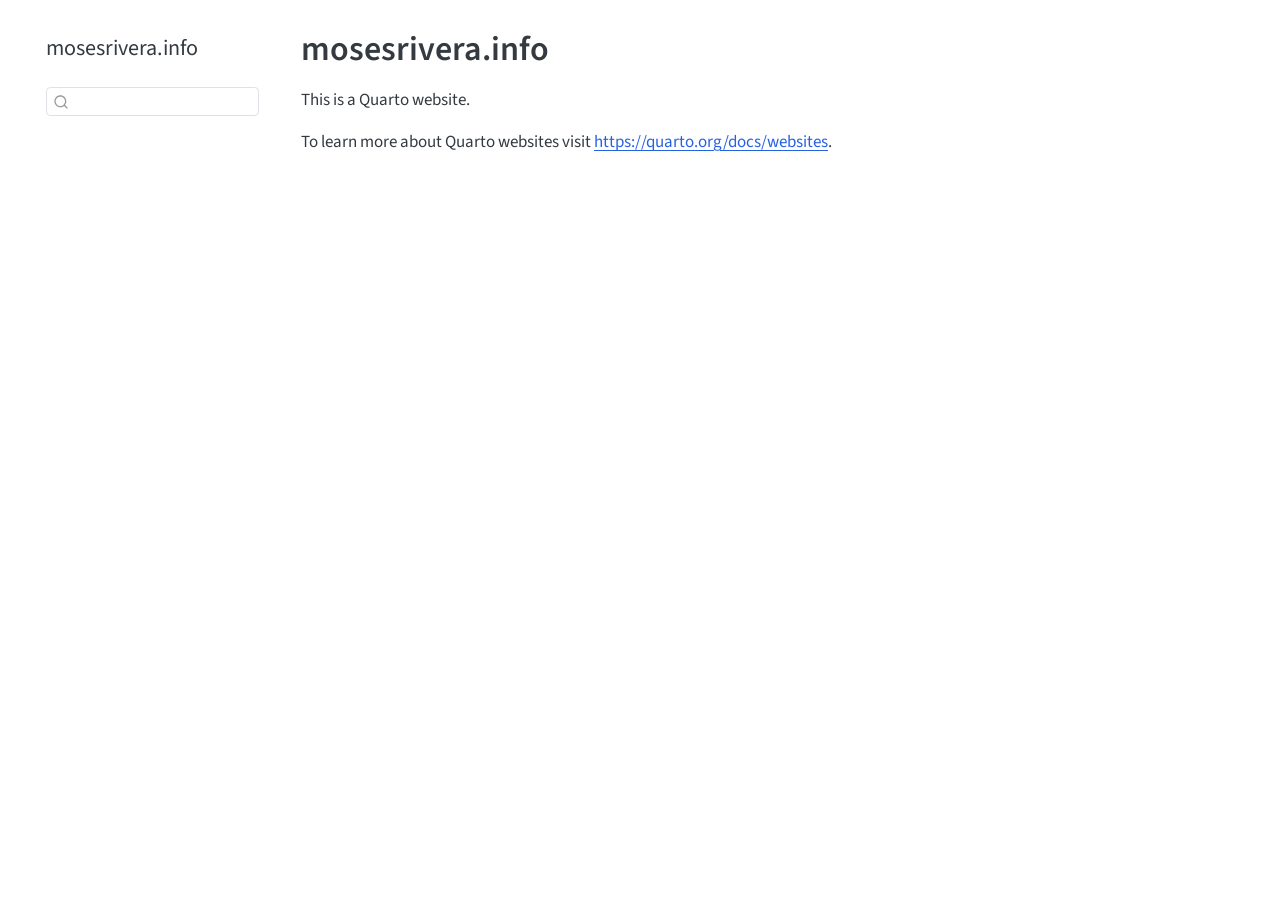
==== docs/index.html @ 47f07f4c "Render and update site" ====
<!DOCTYPE html>
<html xmlns="http://www.w3.org/1999/xhtml" lang="en" xml:lang="en"><head>

<meta charset="utf-8">
<meta name="generator" content="quarto-1.4.550">

<meta name="viewport" content="width=device-width, initial-scale=1.0, user-scalable=yes">


<title>mosesrivera.info</title>
<style>
code{white-space: pre-wrap;}
span.smallcaps{font-variant: small-caps;}
div.columns{display: flex; gap: min(4vw, 1.5em);}
div.column{flex: auto; overflow-x: auto;}
div.hanging-indent{margin-left: 1.5em; text-indent: -1.5em;}
ul.task-list{list-style: none;}
ul.task-list li input[type="checkbox"] {
  width: 0.8em;
  margin: 0 0.8em 0.2em -1em; /* quarto-specific, see https://github.com/quarto-dev/quarto-cli/issues/4556 */ 
  vertical-align: middle;
}
</style>


<script src="site_libs/quarto-nav/quarto-nav.js"></script>
<script src="site_libs/quarto-nav/headroom.min.js"></script>
<script src="site_libs/clipboard/clipboard.min.js"></script>
<script src="site_libs/quarto-search/autocomplete.umd.js"></script>
<script src="site_libs/quarto-search/fuse.min.js"></script>
<script src="site_libs/quarto-search/quarto-search.js"></script>
<meta name="quarto:offset" content="./">
<script src="site_libs/quarto-html/quarto.js"></script>
<script src="site_libs/quarto-html/popper.min.js"></script>
<script src="site_libs/quarto-html/tippy.umd.min.js"></script>
<script src="site_libs/quarto-html/anchor.min.js"></script>
<link href="site_libs/quarto-html/tippy.css" rel="stylesheet">
<link href="site_libs/quarto-html/quarto-syntax-highlighting.css" rel="stylesheet" id="quarto-text-highlighting-styles">
<script src="site_libs/bootstrap/bootstrap.min.js"></script>
<link href="site_libs/bootstrap/bootstrap-icons.css" rel="stylesheet">
<link href="site_libs/bootstrap/bootstrap.min.css" rel="stylesheet" id="quarto-bootstrap" data-mode="light">
<script id="quarto-search-options" type="application/json">{
  "location": "sidebar",
  "copy-button": false,
  "collapse-after": 3,
  "panel-placement": "start",
  "type": "textbox",
  "limit": 50,
  "keyboard-shortcut": [
    "f",
    "/",
    "s"
  ],
  "show-item-context": false,
  "language": {
    "search-no-results-text": "No results",
    "search-matching-documents-text": "matching documents",
    "search-copy-link-title": "Copy link to search",
    "search-hide-matches-text": "Hide additional matches",
    "search-more-match-text": "more match in this document",
    "search-more-matches-text": "more matches in this document",
    "search-clear-button-title": "Clear",
    "search-text-placeholder": "",
    "search-detached-cancel-button-title": "Cancel",
    "search-submit-button-title": "Submit",
    "search-label": "Search"
  }
}</script>


<link rel="stylesheet" href="styles.css">
</head>

<body class="nav-sidebar floating">

<div id="quarto-search-results"></div>
  <header id="quarto-header" class="headroom fixed-top">
  <nav class="quarto-secondary-nav">
    <div class="container-fluid d-flex">
      <button type="button" class="quarto-btn-toggle btn" data-bs-toggle="collapse" data-bs-target=".quarto-sidebar-collapse-item" aria-controls="quarto-sidebar" aria-expanded="false" aria-label="Toggle sidebar navigation" onclick="if (window.quartoToggleHeadroom) { window.quartoToggleHeadroom(); }">
        <i class="bi bi-layout-text-sidebar-reverse"></i>
      </button>
        <nav class="quarto-page-breadcrumbs" aria-label="breadcrumb"><ol class="breadcrumb"><li class="breadcrumb-item">
      mosesrivera.info
      </li></ol></nav>
        <a class="flex-grow-1" role="button" data-bs-toggle="collapse" data-bs-target=".quarto-sidebar-collapse-item" aria-controls="quarto-sidebar" aria-expanded="false" aria-label="Toggle sidebar navigation" onclick="if (window.quartoToggleHeadroom) { window.quartoToggleHeadroom(); }">      
        </a>
      <button type="button" class="btn quarto-search-button" aria-label="" onclick="window.quartoOpenSearch();">
        <i class="bi bi-search"></i>
      </button>
    </div>
  </nav>
</header>
<!-- content -->
<div id="quarto-content" class="quarto-container page-columns page-rows-contents page-layout-article">
<!-- sidebar -->
  <nav id="quarto-sidebar" class="sidebar collapse collapse-horizontal quarto-sidebar-collapse-item sidebar-navigation floating overflow-auto">
    <div class="pt-lg-2 mt-2 text-left sidebar-header">
    <div class="sidebar-title mb-0 py-0">
      <a href="./">mosesrivera.info</a> 
    </div>
      </div>
        <div class="mt-2 flex-shrink-0 align-items-center">
        <div class="sidebar-search">
        <div id="quarto-search" class="" title="Search"></div>
        </div>
        </div>
</nav>
<div id="quarto-sidebar-glass" class="quarto-sidebar-collapse-item" data-bs-toggle="collapse" data-bs-target=".quarto-sidebar-collapse-item"></div>
<!-- margin-sidebar -->
    <div id="quarto-margin-sidebar" class="sidebar margin-sidebar">
        
    </div>
<!-- main -->
<main class="content" id="quarto-document-content">

<header id="title-block-header" class="quarto-title-block default">
<div class="quarto-title">
<h1 class="title">mosesrivera.info</h1>
</div>



<div class="quarto-title-meta">

    
  
    
  </div>
  


</header>


<p>This is a Quarto website.</p>
<p>To learn more about Quarto websites visit <a href="https://quarto.org/docs/websites" class="uri">https://quarto.org/docs/websites</a>.</p>



</main> <!-- /main -->
<script id="quarto-html-after-body" type="application/javascript">
window.document.addEventListener("DOMContentLoaded", function (event) {
  const toggleBodyColorMode = (bsSheetEl) => {
    const mode = bsSheetEl.getAttribute("data-mode");
    const bodyEl = window.document.querySelector("body");
    if (mode === "dark") {
      bodyEl.classList.add("quarto-dark");
      bodyEl.classList.remove("quarto-light");
    } else {
      bodyEl.classList.add("quarto-light");
      bodyEl.classList.remove("quarto-dark");
    }
  }
  const toggleBodyColorPrimary = () => {
    const bsSheetEl = window.document.querySelector("link#quarto-bootstrap");
    if (bsSheetEl) {
      toggleBodyColorMode(bsSheetEl);
    }
  }
  toggleBodyColorPrimary();  
  const icon = "";
  const anchorJS = new window.AnchorJS();
  anchorJS.options = {
    placement: 'right',
    icon: icon
  };
  anchorJS.add('.anchored');
  const isCodeAnnotation = (el) => {
    for (const clz of el.classList) {
      if (clz.startsWith('code-annotation-')) {                     
        return true;
      }
    }
    return false;
  }
  const clipboard = new window.ClipboardJS('.code-copy-button', {
    text: function(trigger) {
      const codeEl = trigger.previousElementSibling.cloneNode(true);
      for (const childEl of codeEl.children) {
        if (isCodeAnnotation(childEl)) {
          childEl.remove();
        }
      }
      return codeEl.innerText;
    }
  });
  clipboard.on('success', function(e) {
    // button target
    const button = e.trigger;
    // don't keep focus
    button.blur();
    // flash "checked"
    button.classList.add('code-copy-button-checked');
    var currentTitle = button.getAttribute("title");
    button.setAttribute("title", "Copied!");
    let tooltip;
    if (window.bootstrap) {
      button.setAttribute("data-bs-toggle", "tooltip");
      button.setAttribute("data-bs-placement", "left");
      button.setAttribute("data-bs-title", "Copied!");
      tooltip = new bootstrap.Tooltip(button, 
        { trigger: "manual", 
          customClass: "code-copy-button-tooltip",
          offset: [0, -8]});
      tooltip.show();    
    }
    setTimeout(function() {
      if (tooltip) {
        tooltip.hide();
        button.removeAttribute("data-bs-title");
        button.removeAttribute("data-bs-toggle");
        button.removeAttribute("data-bs-placement");
      }
      button.setAttribute("title", currentTitle);
      button.classList.remove('code-copy-button-checked');
    }, 1000);
    // clear code selection
    e.clearSelection();
  });
  function tippyHover(el, contentFn, onTriggerFn, onUntriggerFn) {
    const config = {
      allowHTML: true,
      maxWidth: 500,
      delay: 100,
      arrow: false,
      appendTo: function(el) {
          return el.parentElement;
      },
      interactive: true,
      interactiveBorder: 10,
      theme: 'quarto',
      placement: 'bottom-start',
    };
    if (contentFn) {
      config.content = contentFn;
    }
    if (onTriggerFn) {
      config.onTrigger = onTriggerFn;
    }
    if (onUntriggerFn) {
      config.onUntrigger = onUntriggerFn;
    }
    window.tippy(el, config); 
  }
  const noterefs = window.document.querySelectorAll('a[role="doc-noteref"]');
  for (var i=0; i<noterefs.length; i++) {
    const ref = noterefs[i];
    tippyHover(ref, function() {
      // use id or data attribute instead here
      let href = ref.getAttribute('data-footnote-href') || ref.getAttribute('href');
      try { href = new URL(href).hash; } catch {}
      const id = href.replace(/^#\/?/, "");
      const note = window.document.getElementById(id);
      return note.innerHTML;
    });
  }
  const xrefs = window.document.querySelectorAll('a.quarto-xref');
  const processXRef = (id, note) => {
    // Strip column container classes
    const stripColumnClz = (el) => {
      el.classList.remove("page-full", "page-columns");
      if (el.children) {
        for (const child of el.children) {
          stripColumnClz(child);
        }
      }
    }
    stripColumnClz(note)
    if (id === null || id.startsWith('sec-')) {
      // Special case sections, only their first couple elements
      const container = document.createElement("div");
      if (note.children && note.children.length > 2) {
        container.appendChild(note.children[0].cloneNode(true));
        for (let i = 1; i < note.children.length; i++) {
          const child = note.children[i];
          if (child.tagName === "P" && child.innerText === "") {
            continue;
          } else {
            container.appendChild(child.cloneNode(true));
            break;
          }
        }
        if (window.Quarto?.typesetMath) {
          window.Quarto.typesetMath(container);
        }
        return container.innerHTML
      } else {
        if (window.Quarto?.typesetMath) {
          window.Quarto.typesetMath(note);
        }
        return note.innerHTML;
      }
    } else {
      // Remove any anchor links if they are present
      const anchorLink = note.querySelector('a.anchorjs-link');
      if (anchorLink) {
        anchorLink.remove();
      }
      if (window.Quarto?.typesetMath) {
        window.Quarto.typesetMath(note);
      }
      // TODO in 1.5, we should make sure this works without a callout special case
      if (note.classList.contains("callout")) {
        return note.outerHTML;
      } else {
        return note.innerHTML;
      }
    }
  }
  for (var i=0; i<xrefs.length; i++) {
    const xref = xrefs[i];
    tippyHover(xref, undefined, function(instance) {
      instance.disable();
      let url = xref.getAttribute('href');
      let hash = undefined; 
      if (url.startsWith('#')) {
        hash = url;
      } else {
        try { hash = new URL(url).hash; } catch {}
      }
      if (hash) {
        const id = hash.replace(/^#\/?/, "");
        const note = window.document.getElementById(id);
        if (note !== null) {
          try {
            const html = processXRef(id, note.cloneNode(true));
            instance.setContent(html);
          } finally {
            instance.enable();
            instance.show();
          }
        } else {
          // See if we can fetch this
          fetch(url.split('#')[0])
          .then(res => res.text())
          .then(html => {
            const parser = new DOMParser();
            const htmlDoc = parser.parseFromString(html, "text/html");
            const note = htmlDoc.getElementById(id);
            if (note !== null) {
              const html = processXRef(id, note);
              instance.setContent(html);
            } 
          }).finally(() => {
            instance.enable();
            instance.show();
          });
        }
      } else {
        // See if we can fetch a full url (with no hash to target)
        // This is a special case and we should probably do some content thinning / targeting
        fetch(url)
        .then(res => res.text())
        .then(html => {
          const parser = new DOMParser();
          const htmlDoc = parser.parseFromString(html, "text/html");
          const note = htmlDoc.querySelector('main.content');
          if (note !== null) {
            // This should only happen for chapter cross references
            // (since there is no id in the URL)
            // remove the first header
            if (note.children.length > 0 && note.children[0].tagName === "HEADER") {
              note.children[0].remove();
            }
            const html = processXRef(null, note);
            instance.setContent(html);
          } 
        }).finally(() => {
          instance.enable();
          instance.show();
        });
      }
    }, function(instance) {
    });
  }
      let selectedAnnoteEl;
      const selectorForAnnotation = ( cell, annotation) => {
        let cellAttr = 'data-code-cell="' + cell + '"';
        let lineAttr = 'data-code-annotation="' +  annotation + '"';
        const selector = 'span[' + cellAttr + '][' + lineAttr + ']';
        return selector;
      }
      const selectCodeLines = (annoteEl) => {
        const doc = window.document;
        const targetCell = annoteEl.getAttribute("data-target-cell");
        const targetAnnotation = annoteEl.getAttribute("data-target-annotation");
        const annoteSpan = window.document.querySelector(selectorForAnnotation(targetCell, targetAnnotation));
        const lines = annoteSpan.getAttribute("data-code-lines").split(",");
        const lineIds = lines.map((line) => {
          return targetCell + "-" + line;
        })
        let top = null;
        let height = null;
        let parent = null;
        if (lineIds.length > 0) {
            //compute the position of the single el (top and bottom and make a div)
            const el = window.document.getElementById(lineIds[0]);
            top = el.offsetTop;
            height = el.offsetHeight;
            parent = el.parentElement.parentElement;
          if (lineIds.length > 1) {
            const lastEl = window.document.getElementById(lineIds[lineIds.length - 1]);
            const bottom = lastEl.offsetTop + lastEl.offsetHeight;
            height = bottom - top;
          }
          if (top !== null && height !== null && parent !== null) {
            // cook up a div (if necessary) and position it 
            let div = window.document.getElementById("code-annotation-line-highlight");
            if (div === null) {
              div = window.document.createElement("div");
              div.setAttribute("id", "code-annotation-line-highlight");
              div.style.position = 'absolute';
              parent.appendChild(div);
            }
            div.style.top = top - 2 + "px";
            div.style.height = height + 4 + "px";
            div.style.left = 0;
            let gutterDiv = window.document.getElementById("code-annotation-line-highlight-gutter");
            if (gutterDiv === null) {
              gutterDiv = window.document.createElement("div");
              gutterDiv.setAttribute("id", "code-annotation-line-highlight-gutter");
              gutterDiv.style.position = 'absolute';
              const codeCell = window.document.getElementById(targetCell);
              const gutter = codeCell.querySelector('.code-annotation-gutter');
              gutter.appendChild(gutterDiv);
            }
            gutterDiv.style.top = top - 2 + "px";
            gutterDiv.style.height = height + 4 + "px";
          }
          selectedAnnoteEl = annoteEl;
        }
      };
      const unselectCodeLines = () => {
        const elementsIds = ["code-annotation-line-highlight", "code-annotation-line-highlight-gutter"];
        elementsIds.forEach((elId) => {
          const div = window.document.getElementById(elId);
          if (div) {
            div.remove();
          }
        });
        selectedAnnoteEl = undefined;
      };
        // Handle positioning of the toggle
    window.addEventListener(
      "resize",
      throttle(() => {
        elRect = undefined;
        if (selectedAnnoteEl) {
          selectCodeLines(selectedAnnoteEl);
        }
      }, 10)
    );
    function throttle(fn, ms) {
    let throttle = false;
    let timer;
      return (...args) => {
        if(!throttle) { // first call gets through
            fn.apply(this, args);
            throttle = true;
        } else { // all the others get throttled
            if(timer) clearTimeout(timer); // cancel #2
            timer = setTimeout(() => {
              fn.apply(this, args);
              timer = throttle = false;
            }, ms);
        }
      };
    }
      // Attach click handler to the DT
      const annoteDls = window.document.querySelectorAll('dt[data-target-cell]');
      for (const annoteDlNode of annoteDls) {
        annoteDlNode.addEventListener('click', (event) => {
          const clickedEl = event.target;
          if (clickedEl !== selectedAnnoteEl) {
            unselectCodeLines();
            const activeEl = window.document.querySelector('dt[data-target-cell].code-annotation-active');
            if (activeEl) {
              activeEl.classList.remove('code-annotation-active');
            }
            selectCodeLines(clickedEl);
            clickedEl.classList.add('code-annotation-active');
          } else {
            // Unselect the line
            unselectCodeLines();
            clickedEl.classList.remove('code-annotation-active');
          }
        });
      }
  const findCites = (el) => {
    const parentEl = el.parentElement;
    if (parentEl) {
      const cites = parentEl.dataset.cites;
      if (cites) {
        return {
          el,
          cites: cites.split(' ')
        };
      } else {
        return findCites(el.parentElement)
      }
    } else {
      return undefined;
    }
  };
  var bibliorefs = window.document.querySelectorAll('a[role="doc-biblioref"]');
  for (var i=0; i<bibliorefs.length; i++) {
    const ref = bibliorefs[i];
    const citeInfo = findCites(ref);
    if (citeInfo) {
      tippyHover(citeInfo.el, function() {
        var popup = window.document.createElement('div');
        citeInfo.cites.forEach(function(cite) {
          var citeDiv = window.document.createElement('div');
          citeDiv.classList.add('hanging-indent');
          citeDiv.classList.add('csl-entry');
          var biblioDiv = window.document.getElementById('ref-' + cite);
          if (biblioDiv) {
            citeDiv.innerHTML = biblioDiv.innerHTML;
          }
          popup.appendChild(citeDiv);
        });
        return popup.innerHTML;
      });
    }
  }
});
</script>
</div> <!-- /content -->




</body></html>
---- docs/site_libs/quarto-html/tippy.css ----
.tippy-box[data-animation=fade][data-state=hidden]{opacity:0}[data-tippy-root]{max-width:calc(100vw - 10px)}.tippy-box{position:relative;background-color:#333;color:#fff;border-radius:4px;font-size:14px;line-height:1.4;white-space:normal;outline:0;transition-property:transform,visibility,opacity}.tippy-box[data-placement^=top]>.tippy-arrow{bottom:0}.tippy-box[data-placement^=top]>.tippy-arrow:before{bottom:-7px;left:0;border-width:8px 8px 0;border-top-color:initial;transform-origin:center top}.tippy-box[data-placement^=bottom]>.tippy-arrow{top:0}.tippy-box[data-placement^=bottom]>.tippy-arrow:before{top:-7px;left:0;border-width:0 8px 8px;border-bottom-color:initial;transform-origin:center bottom}.tippy-box[data-placement^=left]>.tippy-arrow{right:0}.tippy-box[data-placement^=left]>.tippy-arrow:before{border-width:8px 0 8px 8px;border-left-color:initial;right:-7px;transform-origin:center left}.tippy-box[data-placement^=right]>.tippy-arrow{left:0}.tippy-box[data-placement^=right]>.tippy-arrow:before{left:-7px;border-width:8px 8px 8px 0;border-right-color:initial;transform-origin:center right}.tippy-box[data-inertia][data-state=visible]{transition-timing-function:cubic-bezier(.54,1.5,.38,1.11)}.tippy-arrow{width:16px;height:16px;color:#333}.tippy-arrow:before{content:"";position:absolute;border-color:transparent;border-style:solid}.tippy-content{position:relative;padding:5px 9px;z-index:1}
---- docs/site_libs/quarto-html/quarto-syntax-highlighting.css ----
/* quarto syntax highlight colors */
:root {
  --quarto-hl-ot-color: #003B4F;
  --quarto-hl-at-color: #657422;
  --quarto-hl-ss-color: #20794D;
  --quarto-hl-an-color: #5E5E5E;
  --quarto-hl-fu-color: #4758AB;
  --quarto-hl-st-color: #20794D;
  --quarto-hl-cf-color: #003B4F;
  --quarto-hl-op-color: #5E5E5E;
  --quarto-hl-er-color: #AD0000;
  --quarto-hl-bn-color: #AD0000;
  --quarto-hl-al-color: #AD0000;
  --quarto-hl-va-color: #111111;
  --quarto-hl-bu-color: inherit;
  --quarto-hl-ex-color: inherit;
  --quarto-hl-pp-color: #AD0000;
  --quarto-hl-in-color: #5E5E5E;
  --quarto-hl-vs-color: #20794D;
  --quarto-hl-wa-color: #5E5E5E;
  --quarto-hl-do-color: #5E5E5E;
  --quarto-hl-im-color: #00769E;
  --quarto-hl-ch-color: #20794D;
  --quarto-hl-dt-color: #AD0000;
  --quarto-hl-fl-color: #AD0000;
  --quarto-hl-co-color: #5E5E5E;
  --quarto-hl-cv-color: #5E5E5E;
  --quarto-hl-cn-color: #8f5902;
  --quarto-hl-sc-color: #5E5E5E;
  --quarto-hl-dv-color: #AD0000;
  --quarto-hl-kw-color: #003B4F;
}

/* other quarto variables */
:root {
  --quarto-font-monospace: SFMono-Regular, Menlo, Monaco, Consolas, "Liberation Mono", "Courier New", monospace;
}

pre > code.sourceCode > span {
  color: #003B4F;
}

code span {
  color: #003B4F;
}

code.sourceCode > span {
  color: #003B4F;
}

div.sourceCode,
div.sourceCode pre.sourceCode {
  color: #003B4F;
}

code span.ot {
  color: #003B4F;
  font-style: inherit;
}

code span.at {
  color: #657422;
  font-style: inherit;
}

code span.ss {
  color: #20794D;
  font-style: inherit;
}

code span.an {
  color: #5E5E5E;
  font-style: inherit;
}

code span.fu {
  color: #4758AB;
  font-style: inherit;
}

code span.st {
  color: #20794D;
  font-style: inherit;
}

code span.cf {
  color: #003B4F;
  font-style: inherit;
}

code span.op {
  color: #5E5E5E;
  font-style: inherit;
}

code span.er {
  color: #AD0000;
  font-style: inherit;
}

code span.bn {
  color: #AD0000;
  font-style: inherit;
}

code span.al {
  color: #AD0000;
  font-style: inherit;
}

code span.va {
  color: #111111;
  font-style: inherit;
}

code span.bu {
  font-style: inherit;
}

code span.ex {
  font-style: inherit;
}

code span.pp {
  color: #AD0000;
  font-style: inherit;
}

code span.in {
  color: #5E5E5E;
  font-style: inherit;
}

code span.vs {
  color: #20794D;
  font-style: inherit;
}

code span.wa {
  color: #5E5E5E;
  font-style: italic;
}

code span.do {
  color: #5E5E5E;
  font-style: italic;
}

code span.im {
  color: #00769E;
  font-style: inherit;
}

code span.ch {
  color: #20794D;
  font-style: inherit;
}

code span.dt {
  color: #AD0000;
  font-style: inherit;
}

code span.fl {
  color: #AD0000;
  font-style: inherit;
}

code span.co {
  color: #5E5E5E;
  font-style: inherit;
}

code span.cv {
  color: #5E5E5E;
  font-style: italic;
}

code span.cn {
  color: #8f5902;
  font-style: inherit;
}

code span.sc {
  color: #5E5E5E;
  font-style: inherit;
}

code span.dv {
  color: #AD0000;
  font-style: inherit;
}

code span.kw {
  color: #003B4F;
  font-style: inherit;
}

.prevent-inlining {
  content: "</";
}

/*# sourceMappingURL=debc5d5d77c3f9108843748ff7464032.css.map */
---- docs/styles.css ----
/* css styles */
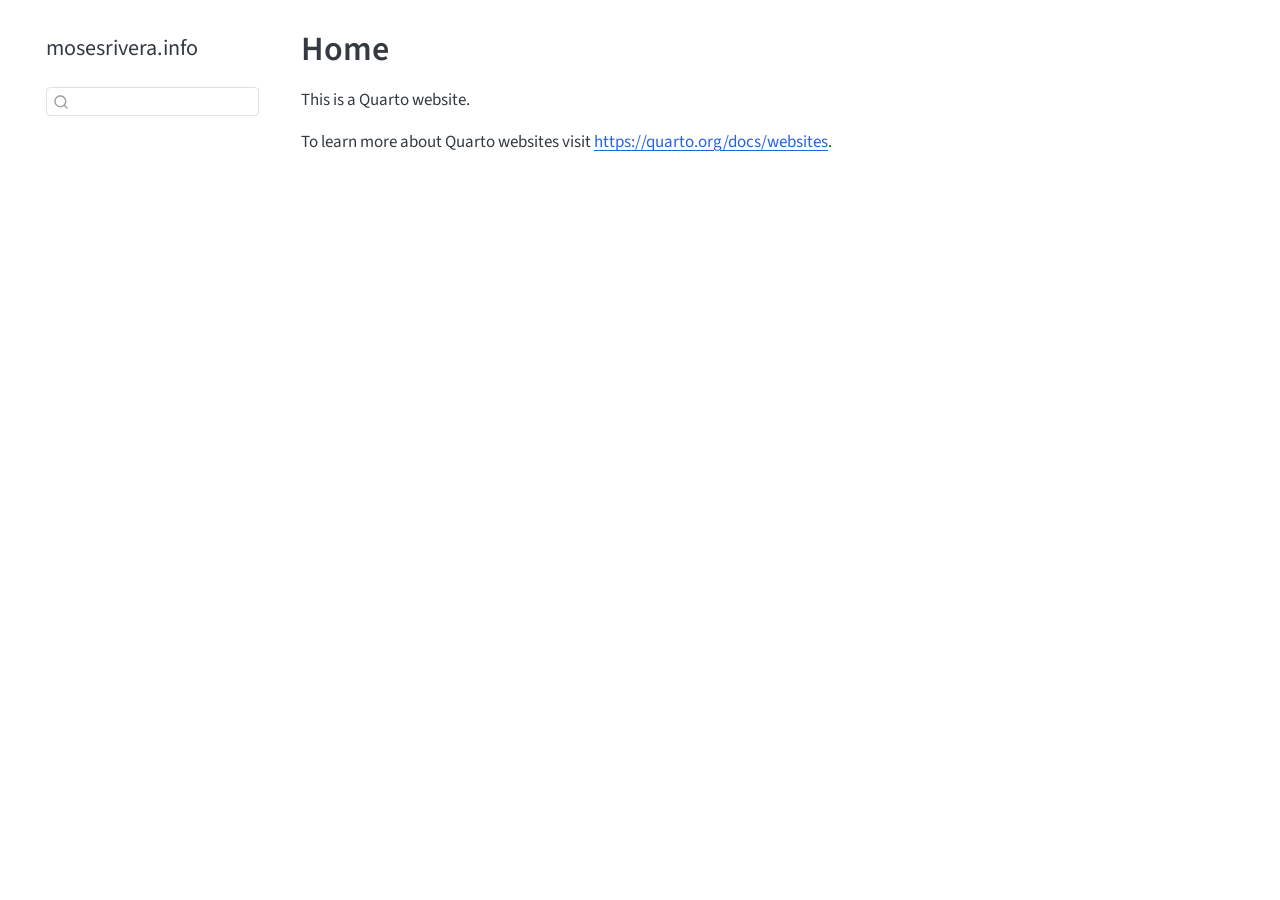
==== commit 6966b526: "Render and update site" ====
--- a/docs/index.html
+++ b/docs/index.html
@@ -7,7 +7,7 @@
 <meta name="viewport" content="width=device-width, initial-scale=1.0, user-scalable=yes">
 
 
-<title>mosesrivera.info</title>
+<title>mosesrivera.info - Home</title>
 <style>
 code{white-space: pre-wrap;}
 span.smallcaps{font-variant: small-caps;}
@@ -116,7 +116,7 @@
 
 <header id="title-block-header" class="quarto-title-block default">
 <div class="quarto-title">
-<h1 class="title">mosesrivera.info</h1>
+<h1 class="title">Home</h1>
 </div>
 
 
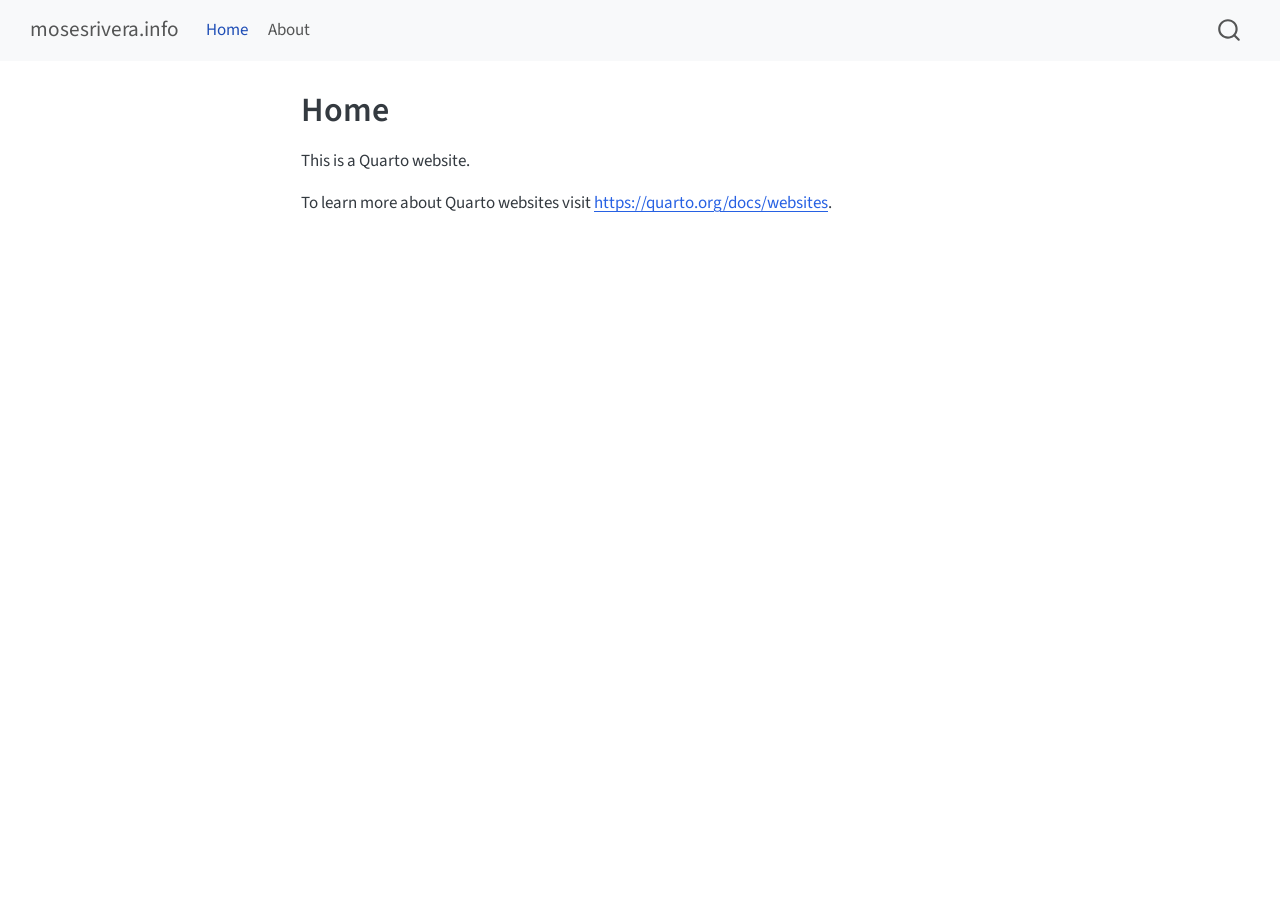
==== commit 91a882a0: "Render and update site" ====
--- a/docs/index.html
+++ b/docs/index.html
@@ -40,11 +40,11 @@
 <link href="site_libs/bootstrap/bootstrap-icons.css" rel="stylesheet">
 <link href="site_libs/bootstrap/bootstrap.min.css" rel="stylesheet" id="quarto-bootstrap" data-mode="light">
 <script id="quarto-search-options" type="application/json">{
-  "location": "sidebar",
+  "location": "navbar",
   "copy-button": false,
   "collapse-after": 3,
-  "panel-placement": "start",
-  "type": "textbox",
+  "panel-placement": "end",
+  "type": "overlay",
   "limit": 50,
   "keyboard-shortcut": [
     "f",
@@ -71,40 +71,52 @@
 <link rel="stylesheet" href="styles.css">
 </head>
 
-<body class="nav-sidebar floating">
+<body class="nav-sidebar floating nav-fixed">
 
 <div id="quarto-search-results"></div>
   <header id="quarto-header" class="headroom fixed-top">
+    <nav class="navbar navbar-expand-lg " data-bs-theme="dark">
+      <div class="navbar-container container-fluid">
+      <div class="navbar-brand-container mx-auto">
+    <a class="navbar-brand" href="./index.html">
+    <span class="navbar-title">mosesrivera.info</span>
+    </a>
+  </div>
+            <div id="quarto-search" class="" title="Search"></div>
+          <button class="navbar-toggler" type="button" data-bs-toggle="collapse" data-bs-target="#navbarCollapse" aria-controls="navbarCollapse" aria-expanded="false" aria-label="Toggle navigation" onclick="if (window.quartoToggleHeadroom) { window.quartoToggleHeadroom(); }">
+  <span class="navbar-toggler-icon"></span>
+</button>
+          <div class="collapse navbar-collapse" id="navbarCollapse">
+            <ul class="navbar-nav navbar-nav-scroll me-auto">
+  <li class="nav-item">
+    <a class="nav-link active" href="./index.html" aria-current="page"> 
+<span class="menu-text">Home</span></a>
+  </li>  
+  <li class="nav-item">
+    <a class="nav-link" href="./about.html"> 
+<span class="menu-text">About</span></a>
+  </li>  
+</ul>
+          </div> <!-- /navcollapse -->
+          <div class="quarto-navbar-tools">
+</div>
+      </div> <!-- /container-fluid -->
+    </nav>
   <nav class="quarto-secondary-nav">
     <div class="container-fluid d-flex">
       <button type="button" class="quarto-btn-toggle btn" data-bs-toggle="collapse" data-bs-target=".quarto-sidebar-collapse-item" aria-controls="quarto-sidebar" aria-expanded="false" aria-label="Toggle sidebar navigation" onclick="if (window.quartoToggleHeadroom) { window.quartoToggleHeadroom(); }">
         <i class="bi bi-layout-text-sidebar-reverse"></i>
       </button>
-        <nav class="quarto-page-breadcrumbs" aria-label="breadcrumb"><ol class="breadcrumb"><li class="breadcrumb-item">
-      mosesrivera.info
-      </li></ol></nav>
+        <nav class="quarto-page-breadcrumbs" aria-label="breadcrumb"><ol class="breadcrumb"><li class="breadcrumb-item">Home</li></ol></nav>
         <a class="flex-grow-1" role="button" data-bs-toggle="collapse" data-bs-target=".quarto-sidebar-collapse-item" aria-controls="quarto-sidebar" aria-expanded="false" aria-label="Toggle sidebar navigation" onclick="if (window.quartoToggleHeadroom) { window.quartoToggleHeadroom(); }">      
         </a>
-      <button type="button" class="btn quarto-search-button" aria-label="" onclick="window.quartoOpenSearch();">
-        <i class="bi bi-search"></i>
-      </button>
     </div>
   </nav>
 </header>
 <!-- content -->
-<div id="quarto-content" class="quarto-container page-columns page-rows-contents page-layout-article">
+<div id="quarto-content" class="quarto-container page-columns page-rows-contents page-layout-article page-navbar">
 <!-- sidebar -->
   <nav id="quarto-sidebar" class="sidebar collapse collapse-horizontal quarto-sidebar-collapse-item sidebar-navigation floating overflow-auto">
-    <div class="pt-lg-2 mt-2 text-left sidebar-header">
-    <div class="sidebar-title mb-0 py-0">
-      <a href="./">mosesrivera.info</a> 
-    </div>
-      </div>
-        <div class="mt-2 flex-shrink-0 align-items-center">
-        <div class="sidebar-search">
-        <div id="quarto-search" class="" title="Search"></div>
-        </div>
-        </div>
 </nav>
 <div id="quarto-sidebar-glass" class="quarto-sidebar-collapse-item" data-bs-toggle="collapse" data-bs-target=".quarto-sidebar-collapse-item"></div>
 <!-- margin-sidebar -->
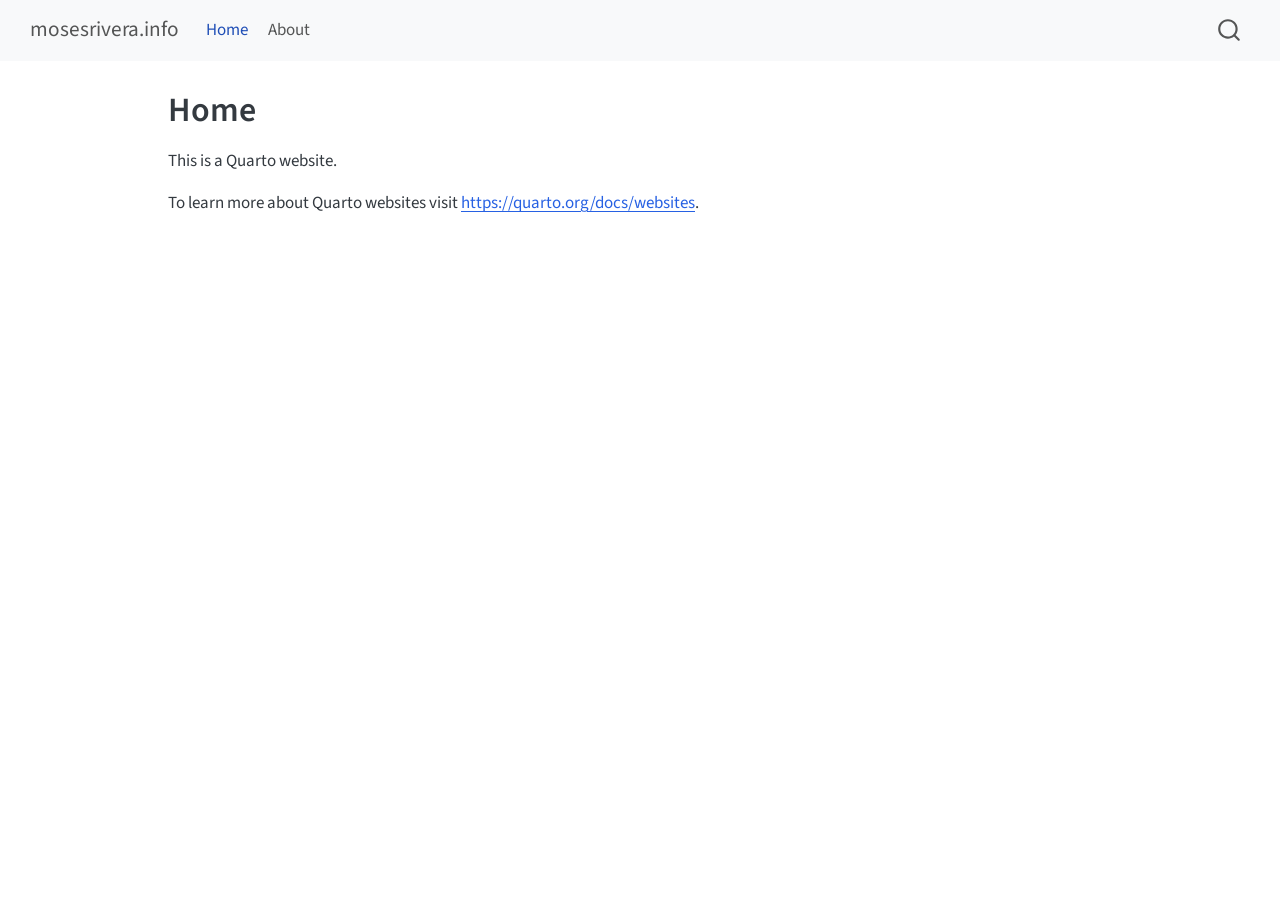
==== commit 41a0f472: "Render and update site" ====
--- a/docs/index.html
+++ b/docs/index.html
@@ -71,7 +71,7 @@
 <link rel="stylesheet" href="styles.css">
 </head>
 
-<body class="nav-sidebar floating nav-fixed">
+<body class="nav-fixed">
 
 <div id="quarto-search-results"></div>
   <header id="quarto-header" class="headroom fixed-top">
@@ -102,23 +102,10 @@
 </div>
       </div> <!-- /container-fluid -->
     </nav>
-  <nav class="quarto-secondary-nav">
-    <div class="container-fluid d-flex">
-      <button type="button" class="quarto-btn-toggle btn" data-bs-toggle="collapse" data-bs-target=".quarto-sidebar-collapse-item" aria-controls="quarto-sidebar" aria-expanded="false" aria-label="Toggle sidebar navigation" onclick="if (window.quartoToggleHeadroom) { window.quartoToggleHeadroom(); }">
-        <i class="bi bi-layout-text-sidebar-reverse"></i>
-      </button>
-        <nav class="quarto-page-breadcrumbs" aria-label="breadcrumb"><ol class="breadcrumb"><li class="breadcrumb-item">Home</li></ol></nav>
-        <a class="flex-grow-1" role="button" data-bs-toggle="collapse" data-bs-target=".quarto-sidebar-collapse-item" aria-controls="quarto-sidebar" aria-expanded="false" aria-label="Toggle sidebar navigation" onclick="if (window.quartoToggleHeadroom) { window.quartoToggleHeadroom(); }">      
-        </a>
-    </div>
-  </nav>
 </header>
 <!-- content -->
 <div id="quarto-content" class="quarto-container page-columns page-rows-contents page-layout-article page-navbar">
 <!-- sidebar -->
-  <nav id="quarto-sidebar" class="sidebar collapse collapse-horizontal quarto-sidebar-collapse-item sidebar-navigation floating overflow-auto">
-</nav>
-<div id="quarto-sidebar-glass" class="quarto-sidebar-collapse-item" data-bs-toggle="collapse" data-bs-target=".quarto-sidebar-collapse-item"></div>
 <!-- margin-sidebar -->
     <div id="quarto-margin-sidebar" class="sidebar margin-sidebar">
         
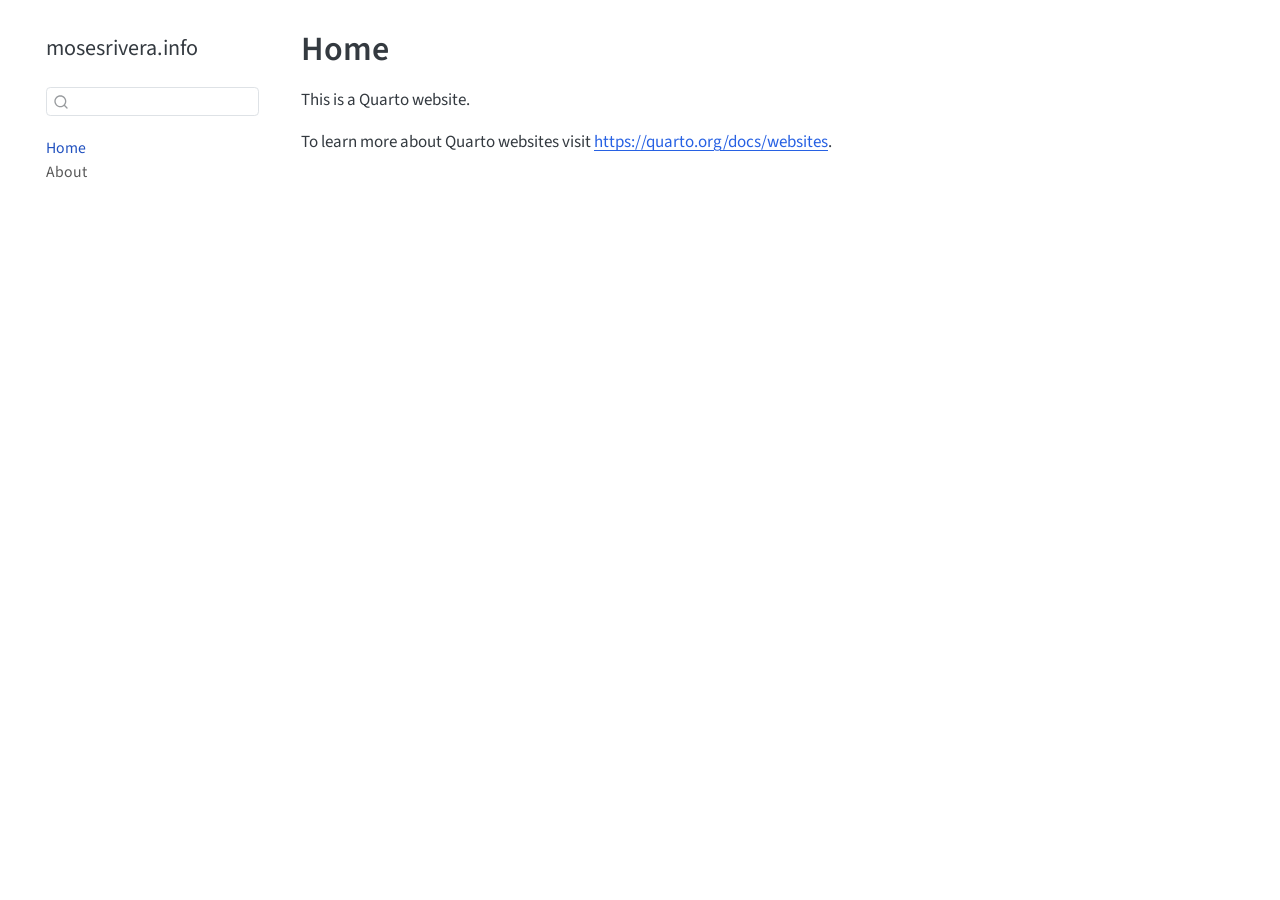
==== commit 6478e717: "Render and update site" ====
--- a/docs/index.html
+++ b/docs/index.html
@@ -40,11 +40,11 @@
 <link href="site_libs/bootstrap/bootstrap-icons.css" rel="stylesheet">
 <link href="site_libs/bootstrap/bootstrap.min.css" rel="stylesheet" id="quarto-bootstrap" data-mode="light">
 <script id="quarto-search-options" type="application/json">{
-  "location": "navbar",
+  "location": "sidebar",
   "copy-button": false,
   "collapse-after": 3,
-  "panel-placement": "end",
-  "type": "overlay",
+  "panel-placement": "start",
+  "type": "textbox",
   "limit": 50,
   "keyboard-shortcut": [
     "f",
@@ -71,41 +71,56 @@
 <link rel="stylesheet" href="styles.css">
 </head>
 
-<body class="nav-fixed">
+<body class="nav-sidebar floating">
 
 <div id="quarto-search-results"></div>
   <header id="quarto-header" class="headroom fixed-top">
-    <nav class="navbar navbar-expand-lg " data-bs-theme="dark">
-      <div class="navbar-container container-fluid">
-      <div class="navbar-brand-container mx-auto">
-    <a class="navbar-brand" href="./index.html">
-    <span class="navbar-title">mosesrivera.info</span>
-    </a>
-  </div>
-            <div id="quarto-search" class="" title="Search"></div>
-          <button class="navbar-toggler" type="button" data-bs-toggle="collapse" data-bs-target="#navbarCollapse" aria-controls="navbarCollapse" aria-expanded="false" aria-label="Toggle navigation" onclick="if (window.quartoToggleHeadroom) { window.quartoToggleHeadroom(); }">
-  <span class="navbar-toggler-icon"></span>
-</button>
-          <div class="collapse navbar-collapse" id="navbarCollapse">
-            <ul class="navbar-nav navbar-nav-scroll me-auto">
-  <li class="nav-item">
-    <a class="nav-link active" href="./index.html" aria-current="page"> 
-<span class="menu-text">Home</span></a>
-  </li>  
-  <li class="nav-item">
-    <a class="nav-link" href="./about.html"> 
-<span class="menu-text">About</span></a>
-  </li>  
-</ul>
-          </div> <!-- /navcollapse -->
-          <div class="quarto-navbar-tools">
-</div>
-      </div> <!-- /container-fluid -->
-    </nav>
+  <nav class="quarto-secondary-nav">
+    <div class="container-fluid d-flex">
+      <button type="button" class="quarto-btn-toggle btn" data-bs-toggle="collapse" data-bs-target=".quarto-sidebar-collapse-item" aria-controls="quarto-sidebar" aria-expanded="false" aria-label="Toggle sidebar navigation" onclick="if (window.quartoToggleHeadroom) { window.quartoToggleHeadroom(); }">
+        <i class="bi bi-layout-text-sidebar-reverse"></i>
+      </button>
+        <nav class="quarto-page-breadcrumbs" aria-label="breadcrumb"><ol class="breadcrumb"><li class="breadcrumb-item"><a href="./index.html">Home</a></li></ol></nav>
+        <a class="flex-grow-1" role="button" data-bs-toggle="collapse" data-bs-target=".quarto-sidebar-collapse-item" aria-controls="quarto-sidebar" aria-expanded="false" aria-label="Toggle sidebar navigation" onclick="if (window.quartoToggleHeadroom) { window.quartoToggleHeadroom(); }">      
+        </a>
+      <button type="button" class="btn quarto-search-button" aria-label="" onclick="window.quartoOpenSearch();">
+        <i class="bi bi-search"></i>
+      </button>
+    </div>
+  </nav>
 </header>
 <!-- content -->
-<div id="quarto-content" class="quarto-container page-columns page-rows-contents page-layout-article page-navbar">
+<div id="quarto-content" class="quarto-container page-columns page-rows-contents page-layout-article">
 <!-- sidebar -->
+  <nav id="quarto-sidebar" class="sidebar collapse collapse-horizontal quarto-sidebar-collapse-item sidebar-navigation floating overflow-auto">
+    <div class="pt-lg-2 mt-2 text-left sidebar-header">
+    <div class="sidebar-title mb-0 py-0">
+      <a href="./">mosesrivera.info</a> 
+    </div>
+      </div>
+        <div class="mt-2 flex-shrink-0 align-items-center">
+        <div class="sidebar-search">
+        <div id="quarto-search" class="" title="Search"></div>
+        </div>
+        </div>
+    <div class="sidebar-menu-container"> 
+    <ul class="list-unstyled mt-1">
+        <li class="sidebar-item">
+  <div class="sidebar-item-container"> 
+  <a href="./index.html" class="sidebar-item-text sidebar-link active">
+ <span class="menu-text">Home</span></a>
+  </div>
+</li>
+        <li class="sidebar-item">
+  <div class="sidebar-item-container"> 
+  <a href="./about.html" class="sidebar-item-text sidebar-link">
+ <span class="menu-text">About</span></a>
+  </div>
+</li>
+    </ul>
+    </div>
+</nav>
+<div id="quarto-sidebar-glass" class="quarto-sidebar-collapse-item" data-bs-toggle="collapse" data-bs-target=".quarto-sidebar-collapse-item"></div>
 <!-- margin-sidebar -->
     <div id="quarto-margin-sidebar" class="sidebar margin-sidebar">
         
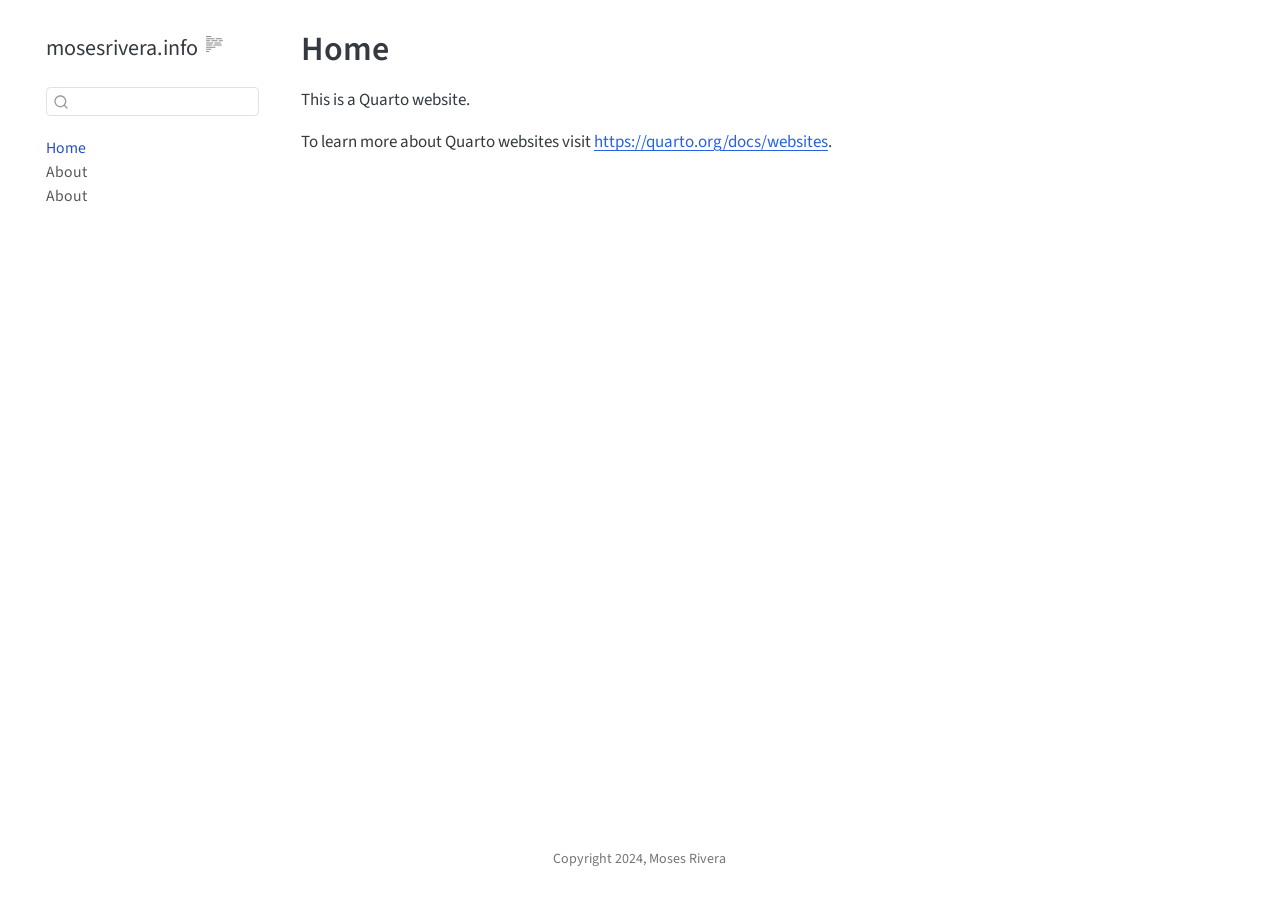
==== commit b26e80d9: "Render and update site" ====
--- a/docs/index.html
+++ b/docs/index.html
@@ -96,6 +96,13 @@
     <div class="pt-lg-2 mt-2 text-left sidebar-header">
     <div class="sidebar-title mb-0 py-0">
       <a href="./">mosesrivera.info</a> 
+        <div class="sidebar-tools-main">
+  <a href="" class="quarto-reader-toggle quarto-navigation-tool px-1" onclick="window.quartoToggleReader(); return false;" title="Toggle reader mode">
+  <div class="quarto-reader-toggle-btn">
+  <i class="bi"></i>
+  </div>
+</a>
+</div>
     </div>
       </div>
         <div class="mt-2 flex-shrink-0 align-items-center">
@@ -113,7 +120,13 @@
 </li>
         <li class="sidebar-item">
   <div class="sidebar-item-container"> 
-  <a href="./about.html" class="sidebar-item-text sidebar-link">
+  <a href="./about.qmd." class="sidebar-item-text sidebar-link">
+ <span class="menu-text">About</span></a>
+  </div>
+</li>
+        <li class="sidebar-item">
+  <div class="sidebar-item-container"> 
+  <a href="./blog/blog.html" class="sidebar-item-text sidebar-link">
  <span class="menu-text">About</span></a>
   </div>
 </li>
@@ -152,7 +165,7 @@
 
 
 
-</main> <!-- /main -->
+<a onclick="window.scrollTo(0, 0); return false;" role="button" id="quarto-back-to-top"><i class="bi bi-arrow-up"></i> Back to top</a></main> <!-- /main -->
 <script id="quarto-html-after-body" type="application/javascript">
 window.document.addEventListener("DOMContentLoaded", function (event) {
   const toggleBodyColorMode = (bsSheetEl) => {
@@ -541,6 +554,19 @@
 });
 </script>
 </div> <!-- /content -->
+<footer class="footer">
+  <div class="nav-footer">
+    <div class="nav-footer-left">
+      &nbsp;
+    </div>   
+    <div class="nav-footer-center">
+<p>Copyright 2024, Moses Rivera</p>
+</div>
+    <div class="nav-footer-right">
+      &nbsp;
+    </div>
+  </div>
+</footer>
 
 
 
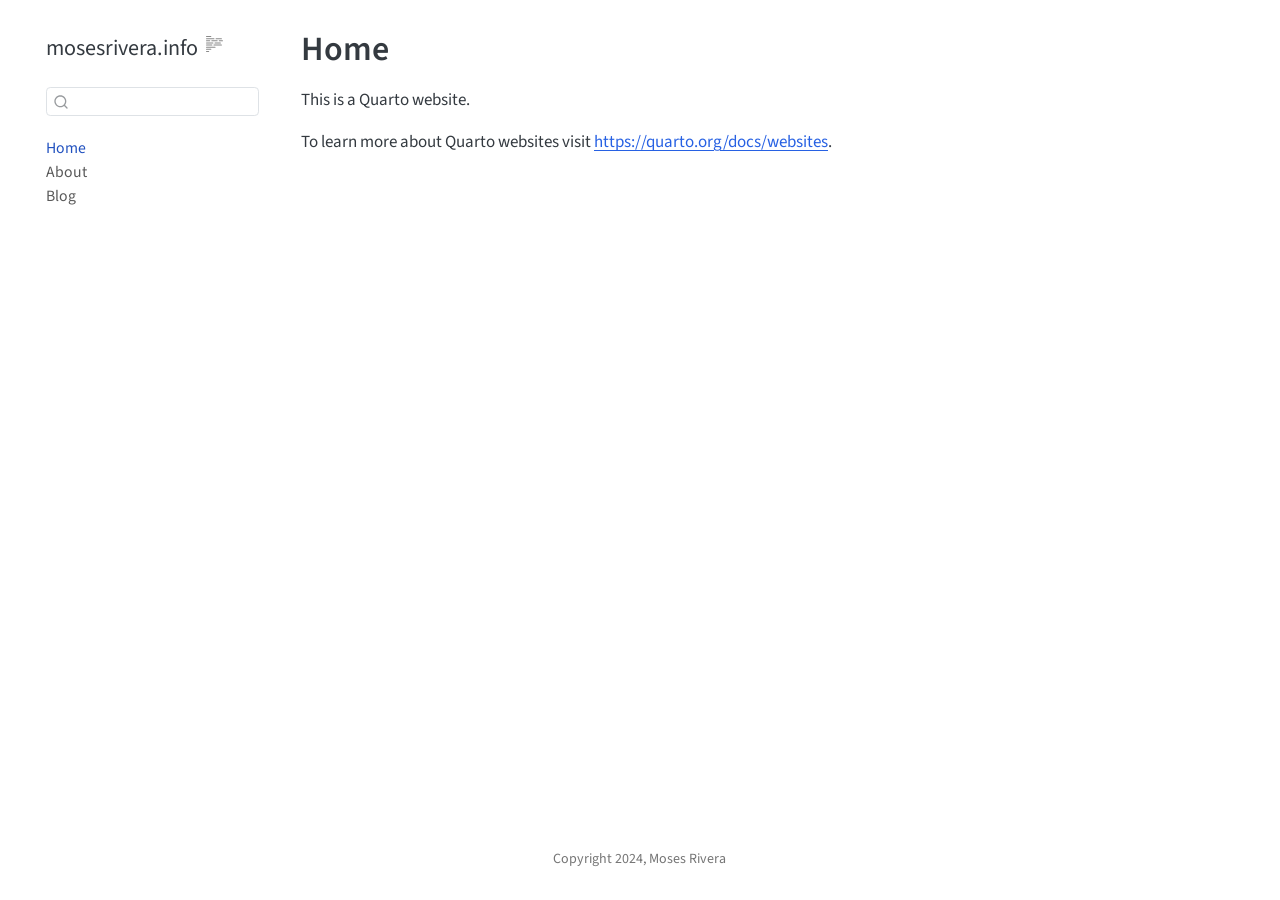
==== commit 4f3d509c: "Render and update site" ====
--- a/docs/index.html
+++ b/docs/index.html
@@ -120,14 +120,14 @@
 </li>
         <li class="sidebar-item">
   <div class="sidebar-item-container"> 
-  <a href="./about.qmd." class="sidebar-item-text sidebar-link">
+  <a href="./about.html" class="sidebar-item-text sidebar-link">
  <span class="menu-text">About</span></a>
   </div>
 </li>
         <li class="sidebar-item">
   <div class="sidebar-item-container"> 
   <a href="./blog/blog.html" class="sidebar-item-text sidebar-link">
- <span class="menu-text">About</span></a>
+ <span class="menu-text">Blog</span></a>
   </div>
 </li>
     </ul>
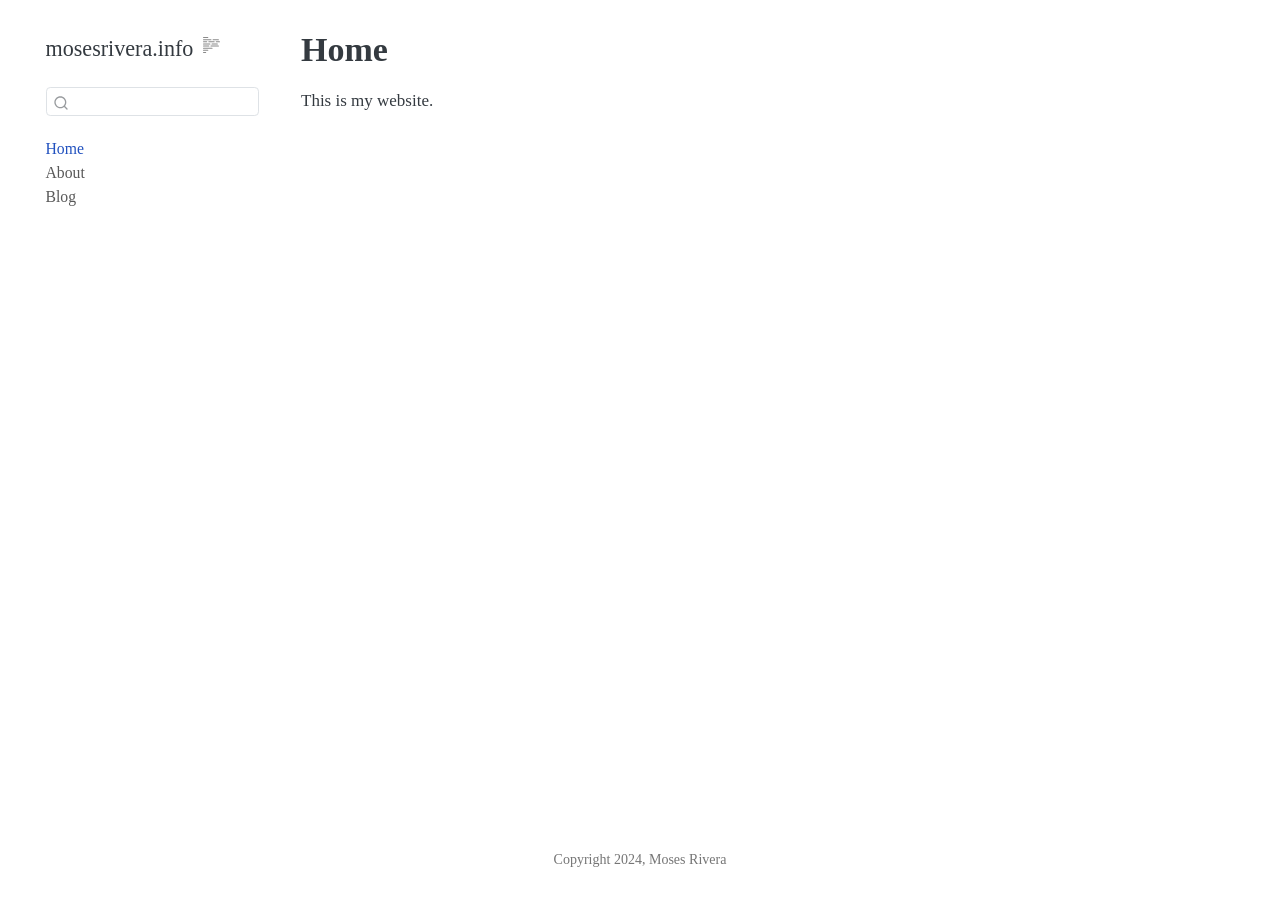
==== commit 5cfc395b: "Render and update site" ====
--- a/docs/index.html
+++ b/docs/index.html
@@ -160,8 +160,7 @@
 </header>
 
 
-<p>This is a Quarto website.</p>
-<p>To learn more about Quarto websites visit <a href="https://quarto.org/docs/websites" class="uri">https://quarto.org/docs/websites</a>.</p>
+<p>This is my website.</p>
 
 
 
